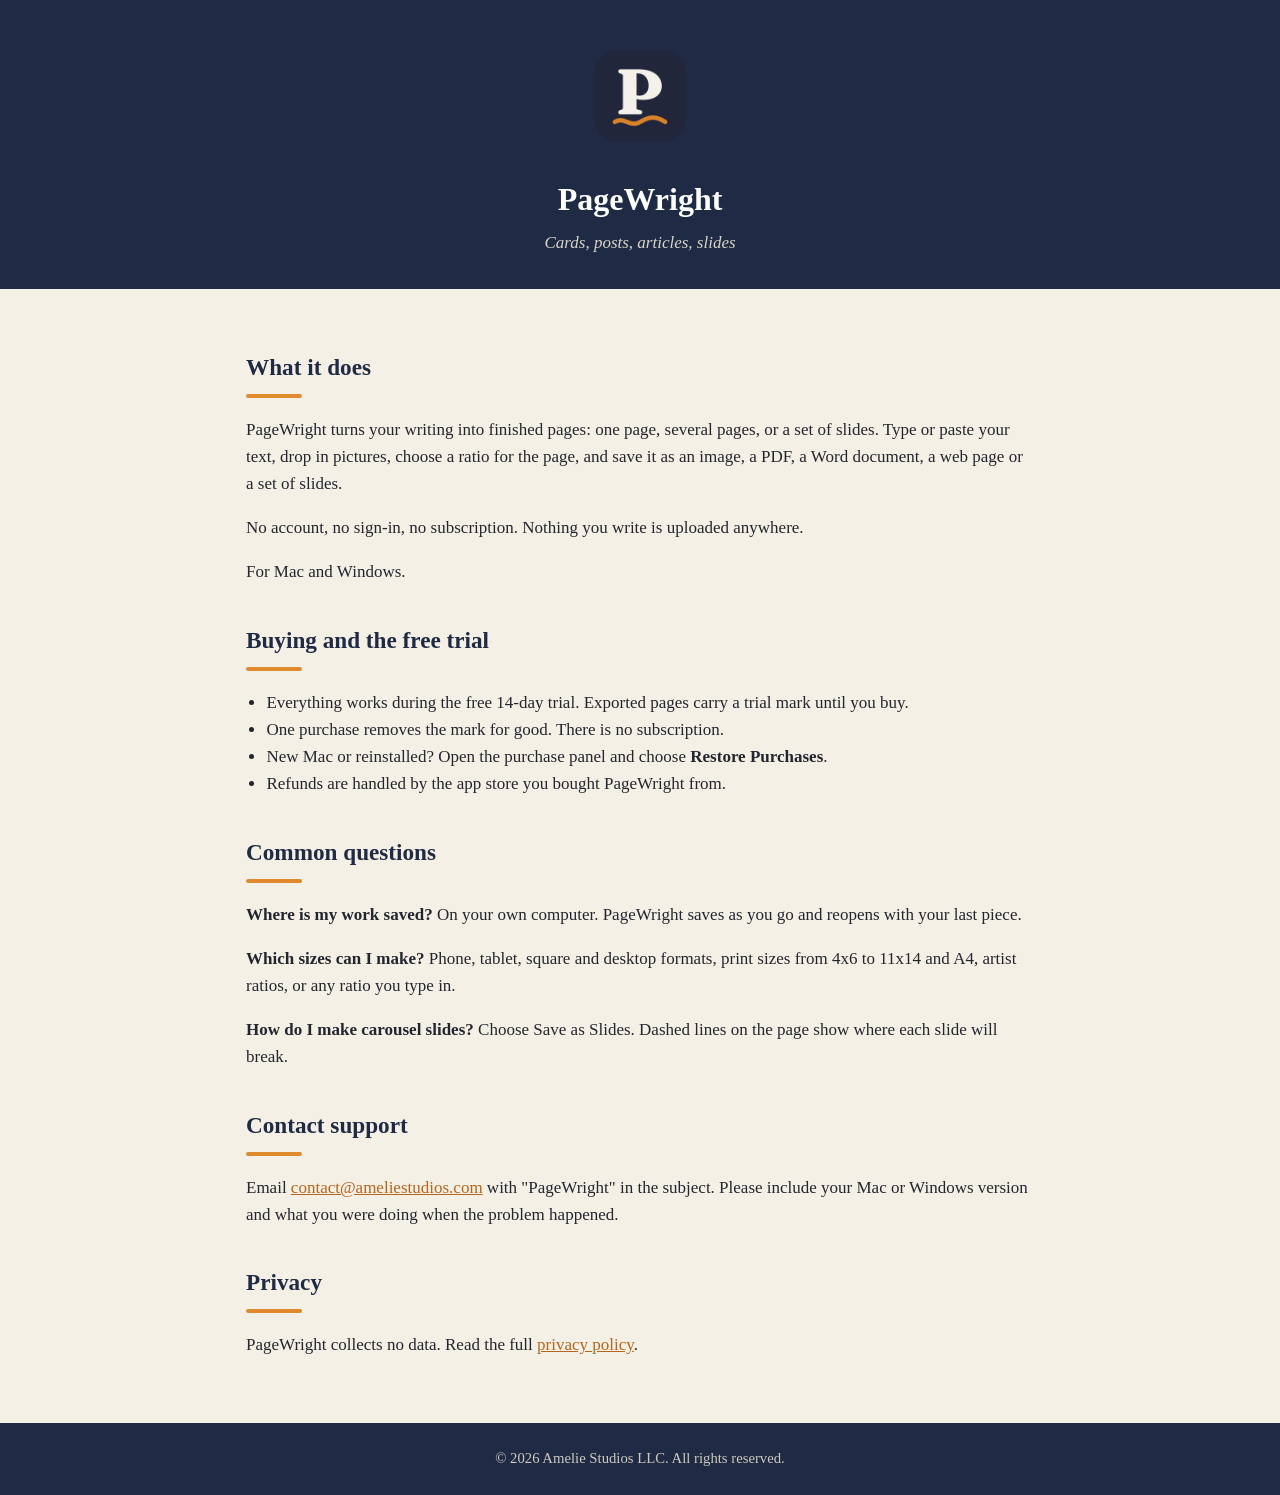
==== pagewright/index.html @ 05c2caf5 "Add PageWright support and privacy pages" ====
<!doctype html>
<html lang="en">
<head>
<meta charset="utf-8">
<meta name="viewport" content="width=device-width, initial-scale=1">
<title>PageWright - Support</title>
<meta name="description" content="PageWright turns your writing into finished pages: quote cards, articles, newsletters, carousel slides and print pages. Support and help.">
<link rel="icon" href="../img/pagewright.png">
<link rel="stylesheet" href="style.css">
</head>
<body>
<header>
  <img src="../img/pagewright.png" alt="PageWright icon">
  <h1>PageWright</h1>
  <p>Cards, posts, articles, slides</p>
</header>
<main>
  <h2>What it does</h2>
  <div class="rule"></div>
  <p>PageWright turns your writing into finished pages: one page, several pages, or a set of slides.
     Type or paste your text, drop in pictures, choose a ratio for the page, and save it as an image,
     a PDF, a Word document, a web page or a set of slides.</p>
  <p>No account, no sign-in, no subscription. Nothing you write is uploaded anywhere.</p>
  <p>For Mac and Windows.</p>

  <h2>Buying and the free trial</h2>
  <div class="rule"></div>
  <ul>
    <li>Everything works during the free 14-day trial. Exported pages carry a trial mark until you buy.</li>
    <li>One purchase removes the mark for good. There is no subscription.</li>
    <li>New Mac or reinstalled? Open the purchase panel and choose <b>Restore Purchases</b>.</li>
    <li>Refunds are handled by the app store you bought PageWright from.</li>
  </ul>

  <h2>Common questions</h2>
  <div class="rule"></div>
  <p><b>Where is my work saved?</b> On your own computer. PageWright saves as you go and reopens with your last piece.</p>
  <p><b>Which sizes can I make?</b> Phone, tablet, square and desktop formats, print sizes from 4x6 to 11x14 and A4,
     artist ratios, or any ratio you type in.</p>
  <p><b>How do I make carousel slides?</b> Choose Save as Slides. Dashed lines on the page show where each slide will break.</p>

  <h2>Contact support</h2>
  <div class="rule"></div>
  <p>Email <a href="mailto:contact@ameliestudios.com?subject=PageWright%20support">contact@ameliestudios.com</a>
     with "PageWright" in the subject. Please include your Mac or Windows version and what you were doing when the problem happened.
    </p>

  <h2>Privacy</h2>
  <div class="rule"></div>
  <p>PageWright collects no data. Read the full <a href="privacy.html">privacy policy</a>.</p>
</main>
<footer>&copy; 2026 Amelie Studios LLC. All rights reserved.</footer>
</body>
</html>
---- pagewright/style.css ----
:root{--navy:#1f2a44;--cream:#f5f0e6;--orange:#e08a2e;--ink:#23262f;--muted:#5d6270}
*{box-sizing:border-box}
body{margin:0;background:var(--cream);color:var(--ink);font:17px/1.6 Georgia,"Iowan Old Style","Times New Roman",serif}
header{background:var(--navy);padding:40px 16px 32px;text-align:center;color:#fff}
header img{width:112px;height:112px;border-radius:22px}
header h1{margin:14px 0 4px;font-size:2rem}
header p{color:#d9d4c8;margin:0;font-style:italic}
main{max-width:820px;margin:0 auto;padding:24px 16px 48px}
h2{font-size:1.45rem;margin:36px 0 8px;color:var(--navy)}
.rule{width:56px;height:4px;background:var(--orange);border-radius:2px;margin:0 0 18px}
a{color:#b5651d}
ul{padding-left:1.2em}
footer{background:var(--navy);color:#cfcabd;text-align:center;padding:24px 16px;font-size:.92rem}
footer a{color:#f5f0e6}
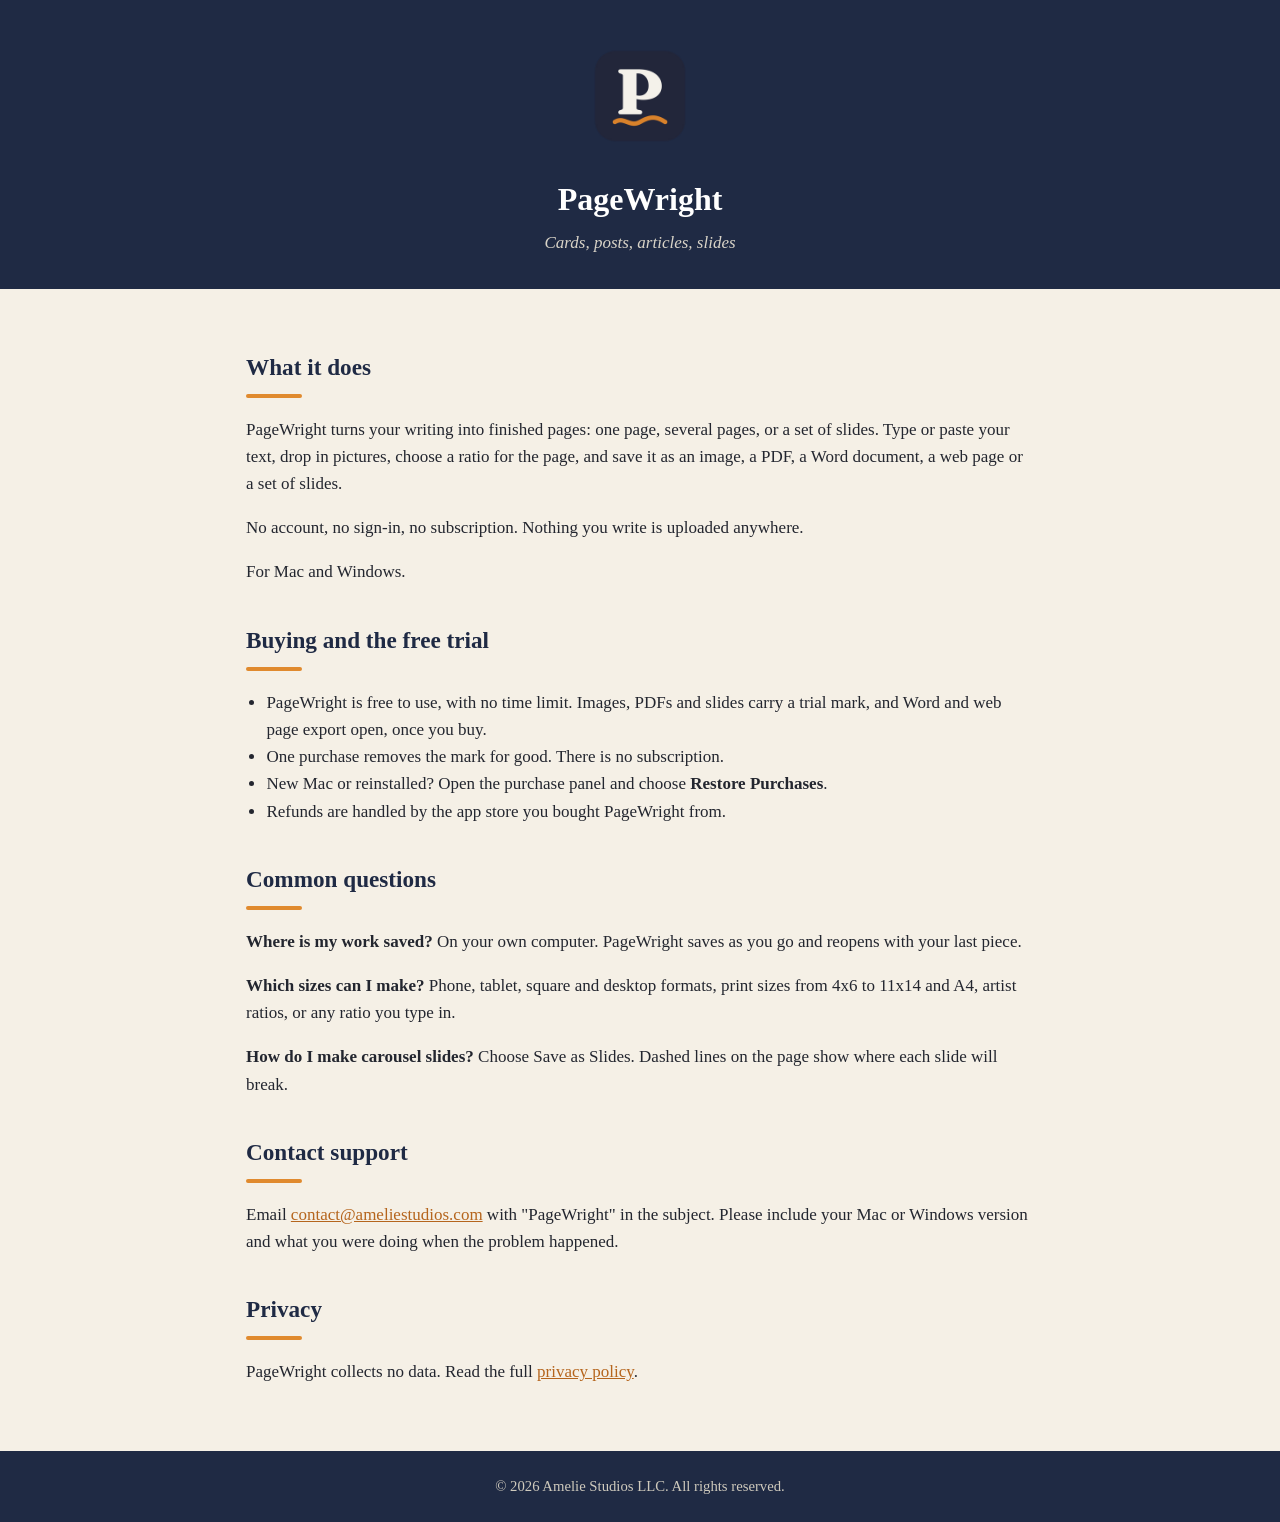
==== commit 1511efaf: "PageWright: no time limit" ====
--- a/pagewright/index.html
+++ b/pagewright/index.html
@@ -26,7 +26,7 @@
   <h2>Buying and the free trial</h2>
   <div class="rule"></div>
   <ul>
-    <li>Everything works during the free 14-day trial. Exported pages carry a trial mark until you buy.</li>
+    <li>PageWright is free to use, with no time limit. Images, PDFs and slides carry a trial mark, and Word and web page export open, once you buy.</li>
     <li>One purchase removes the mark for good. There is no subscription.</li>
     <li>New Mac or reinstalled? Open the purchase panel and choose <b>Restore Purchases</b>.</li>
     <li>Refunds are handled by the app store you bought PageWright from.</li>
